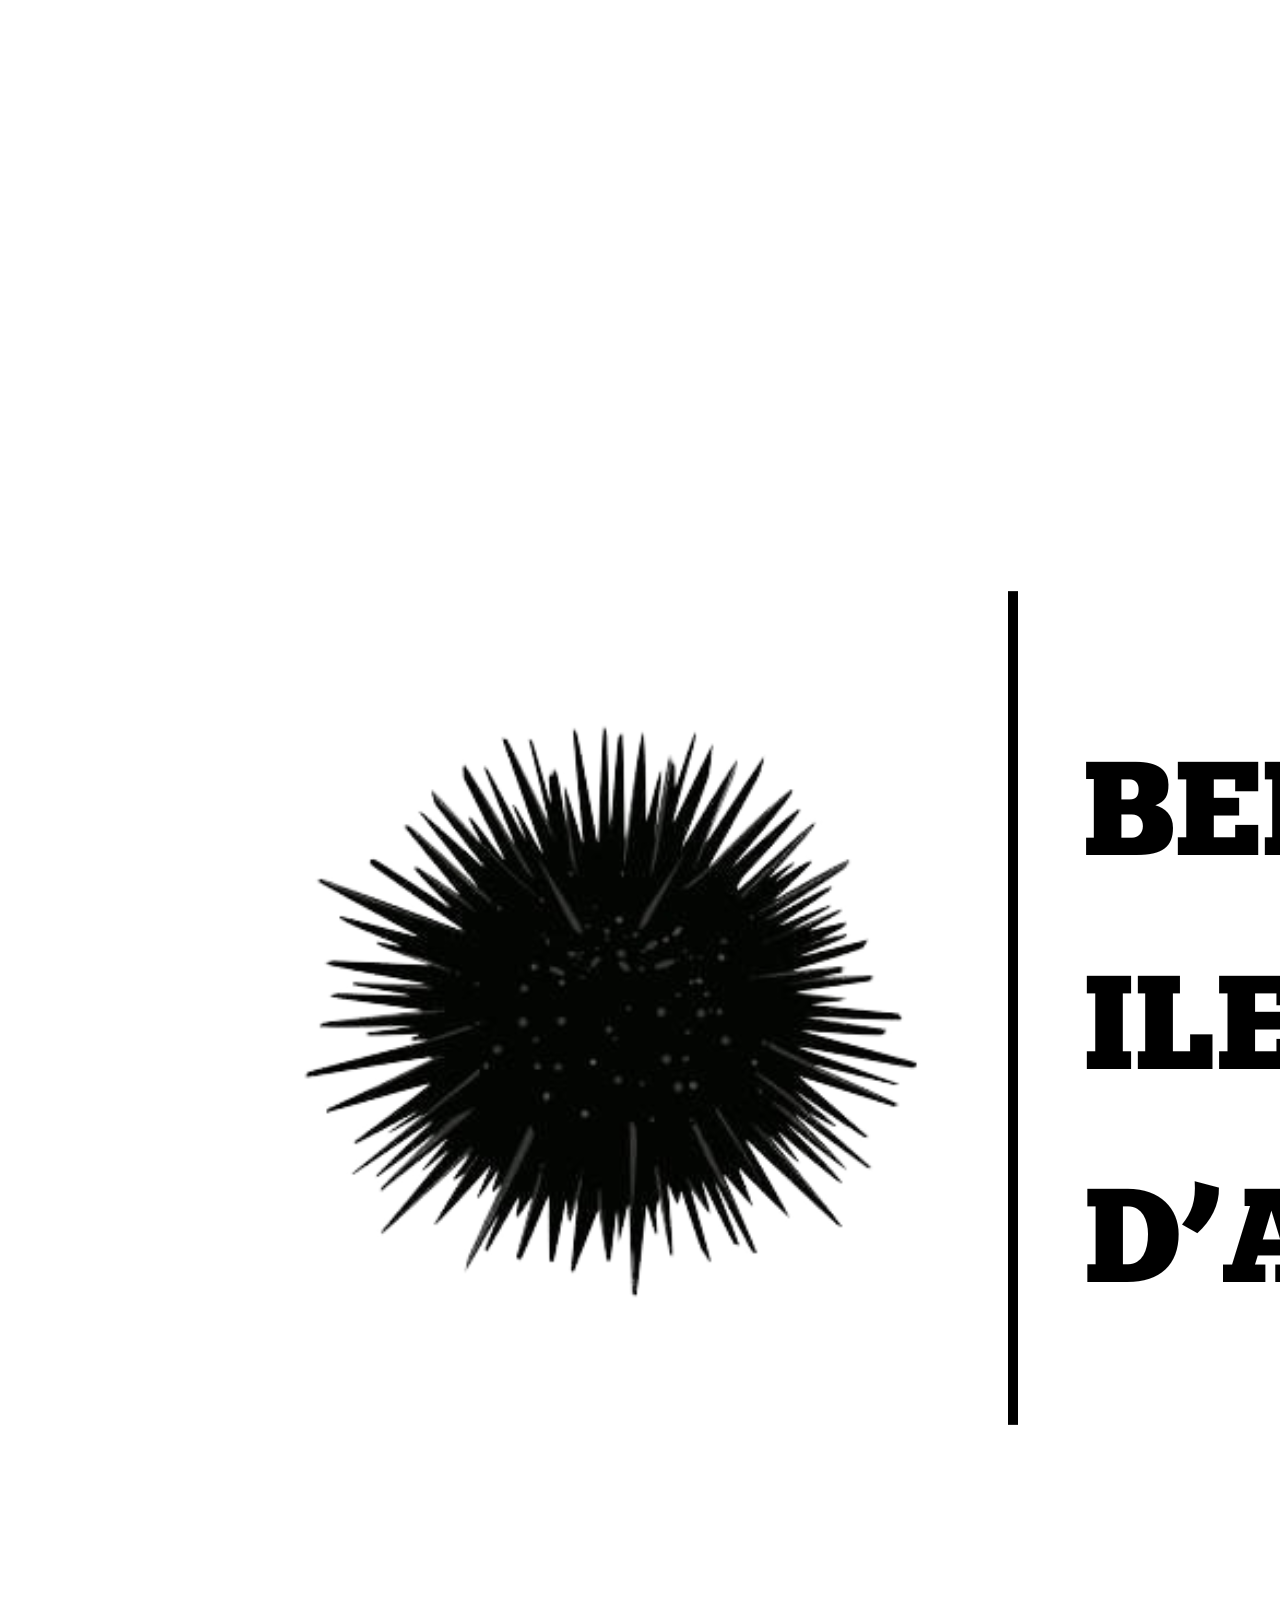
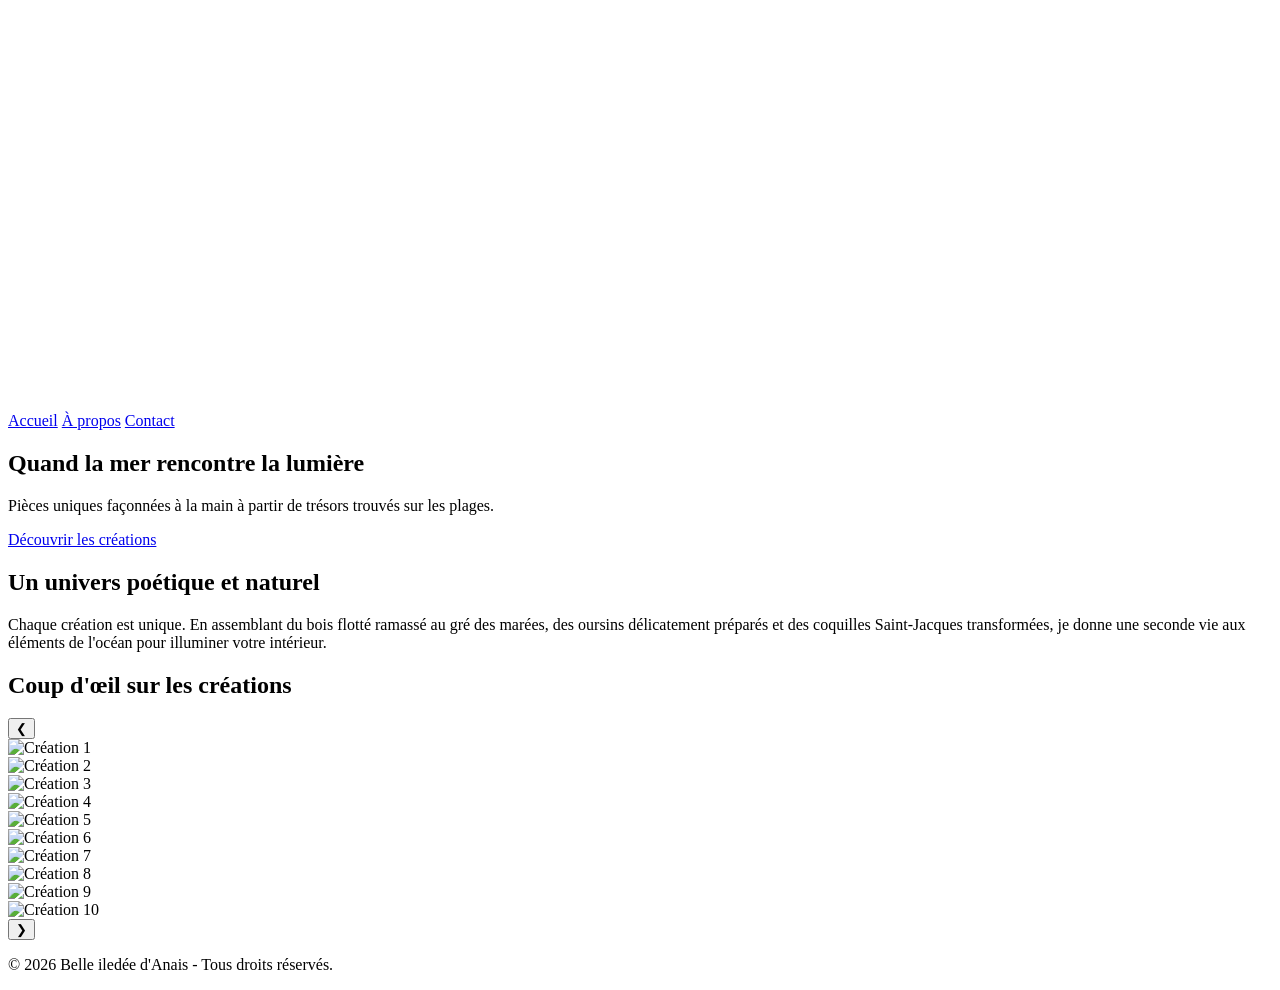
==== index.html @ dd35f346 "Add files via upload" ====
<!DOCTYPE html>
<html lang="fr">
<head>
    <meta charset="UTF-8">
    <meta name="viewport" content="width=device-width, initial-scale=1.0">
    <title>Belle iledée d'Anais - Créations artisanales</title>
    <link rel="stylesheet" href="css/style.css">
</head>
<body>

    <!-- En-tête -->
    <header>
        <a href="index.html" class="logo-container">
            <img src="logo.png" alt="Logo Belle iledée d'Anais">
        </a>
        <nav>
            <a href="index.html" class="active">Accueil</a>
            <a href="apropos.html">À propos</a>
            <a href="contact.html">Contact</a>
        </nav>
    </header>

    <!-- Bannière Principale -->
    <section class="hero">
        <h1>Quand la mer rencontre la lumière</h1>
        <p>Pièces uniques façonnées à la main à partir de trésors trouvés sur les plages.</p>
        <a href="#galerie" class="btn">Découvrir les créations</a>
    </section>

    <!-- Section Introduction -->
    <section class="intro-section">
        <h2>Un univers poétique et naturel</h2>
        <p>Chaque création est unique. En assemblant du bois flotté ramassé au gré des marées, des oursins délicatement préparés et des coquilles Saint-Jacques transformées, je donne une seconde vie aux éléments de l'océan pour illuminer votre intérieur.</p>
    </section>

    <!-- Section Galerie / Carrousel -->
    <section id="galerie" class="gallery-section">
        <h2>Coup d'œil sur les créations</h2>
        
        <div class="carousel-container">
            <button class="carousel-btn prev" id="prevBtn">&#10094;</button>
            
            <div class="carousel-track-container">
                <div class="carousel-track" id="carouselTrack">
                    <div class="carousel-item"><img src="photos/1.png" alt="Création 1"></div>
                    <div class="carousel-item"><img src="photos/2.png" alt="Création 2"></div>
                    <div class="carousel-item"><img src="photos/3.png" alt="Création 3"></div>
                    <div class="carousel-item"><img src="photos/4.png" alt="Création 4"></div>
                    <div class="carousel-item"><img src="photos/5.png" alt="Création 5"></div>
                    <div class="carousel-item"><img src="photos/6.png" alt="Création 6"></div>
                    <div class="carousel-item"><img src="photos/7.png" alt="Création 7"></div>
                    <div class="carousel-item"><img src="photos/8.png" alt="Création 8"></div>
                    <div class="carousel-item"><img src="photos/9.png" alt="Création 9"></div>
                    <div class="carousel-item"><img src="photos/10.png" alt="Création 10"></div>
                </div>
            </div>
            
            <button class="carousel-btn next" id="nextBtn">&#10095;</button>
        </div>
    </section>

    <!-- Pied de page -->
    <footer>
        <p>&copy; 2026 Belle iledée d'Anais - Tous droits réservés.</p>
    </footer>

    <!-- Script JavaScript pour le carrousel et la transition de page -->
    <script>
        // Effet d'apparition douce au chargement de la page
        document.addEventListener("DOMContentLoaded", () => {
            document.body.classList.add("fade-in");
        });

        // Transition de sortie fluide lorsqu'on clique sur un lien de navigation
        const links = document.querySelectorAll("nav a, header a.logo-container");
        links.forEach(link => {
            link.addEventListener("click", function(e) {
                const targetUrl = this.href;
                // Si c'est un lien interne ou une ancre (ex: #galerie), on ignore
                if (targetUrl.includes("#")) return;

                e.preventDefault(); // Empêche le changement de page immédiat
                document.body.classList.remove("fade-in"); // Déclenche le fondu sortant

                setTimeout(() => {
                    window.location.href = targetUrl; // Change de page après l'animation
                }, 400); // 400ms correspond au temps du CSS transition
            });
        });

        // Logique du Carrousel
        const track = document.getElementById('carouselTrack');
        const items = Array.from(track.children);
        const nextButton = document.getElementById('nextBtn');
        const prevButton = document.getElementById('prevBtn');

        let currentIndex = 0;

        function updateCarousel() {
            const itemsPerView = window.innerWidth <= 768 ? 1 : 3;
            const maxIndex = items.length - itemsPerView;

            if (currentIndex > maxIndex) {
                currentIndex = maxIndex;
            } else if (currentIndex < 0) {
                currentIndex = 0;
            }

            const itemWidth = items[0].getBoundingClientRect().width;
            const gap = 20;
            const moveAmount = currentIndex * (itemWidth + gap);
            
            track.style.transform = `translateX(-${moveAmount}px)`;
        }

        nextButton.addEventListener('click', () => {
            const itemsPerView = window.innerWidth <= 768 ? 1 : 3;
            const maxIndex = items.length - itemsPerView;
            if (currentIndex < maxIndex) {
                currentIndex++;
                updateCarousel();
            }
        });

        prevButton.addEventListener('click', () => {
            if (currentIndex > 0) {
                currentIndex--;
                updateCarousel();
            }
        });

        window.addEventListener('resize', updateCarousel);
    </script>

</body>
</html>
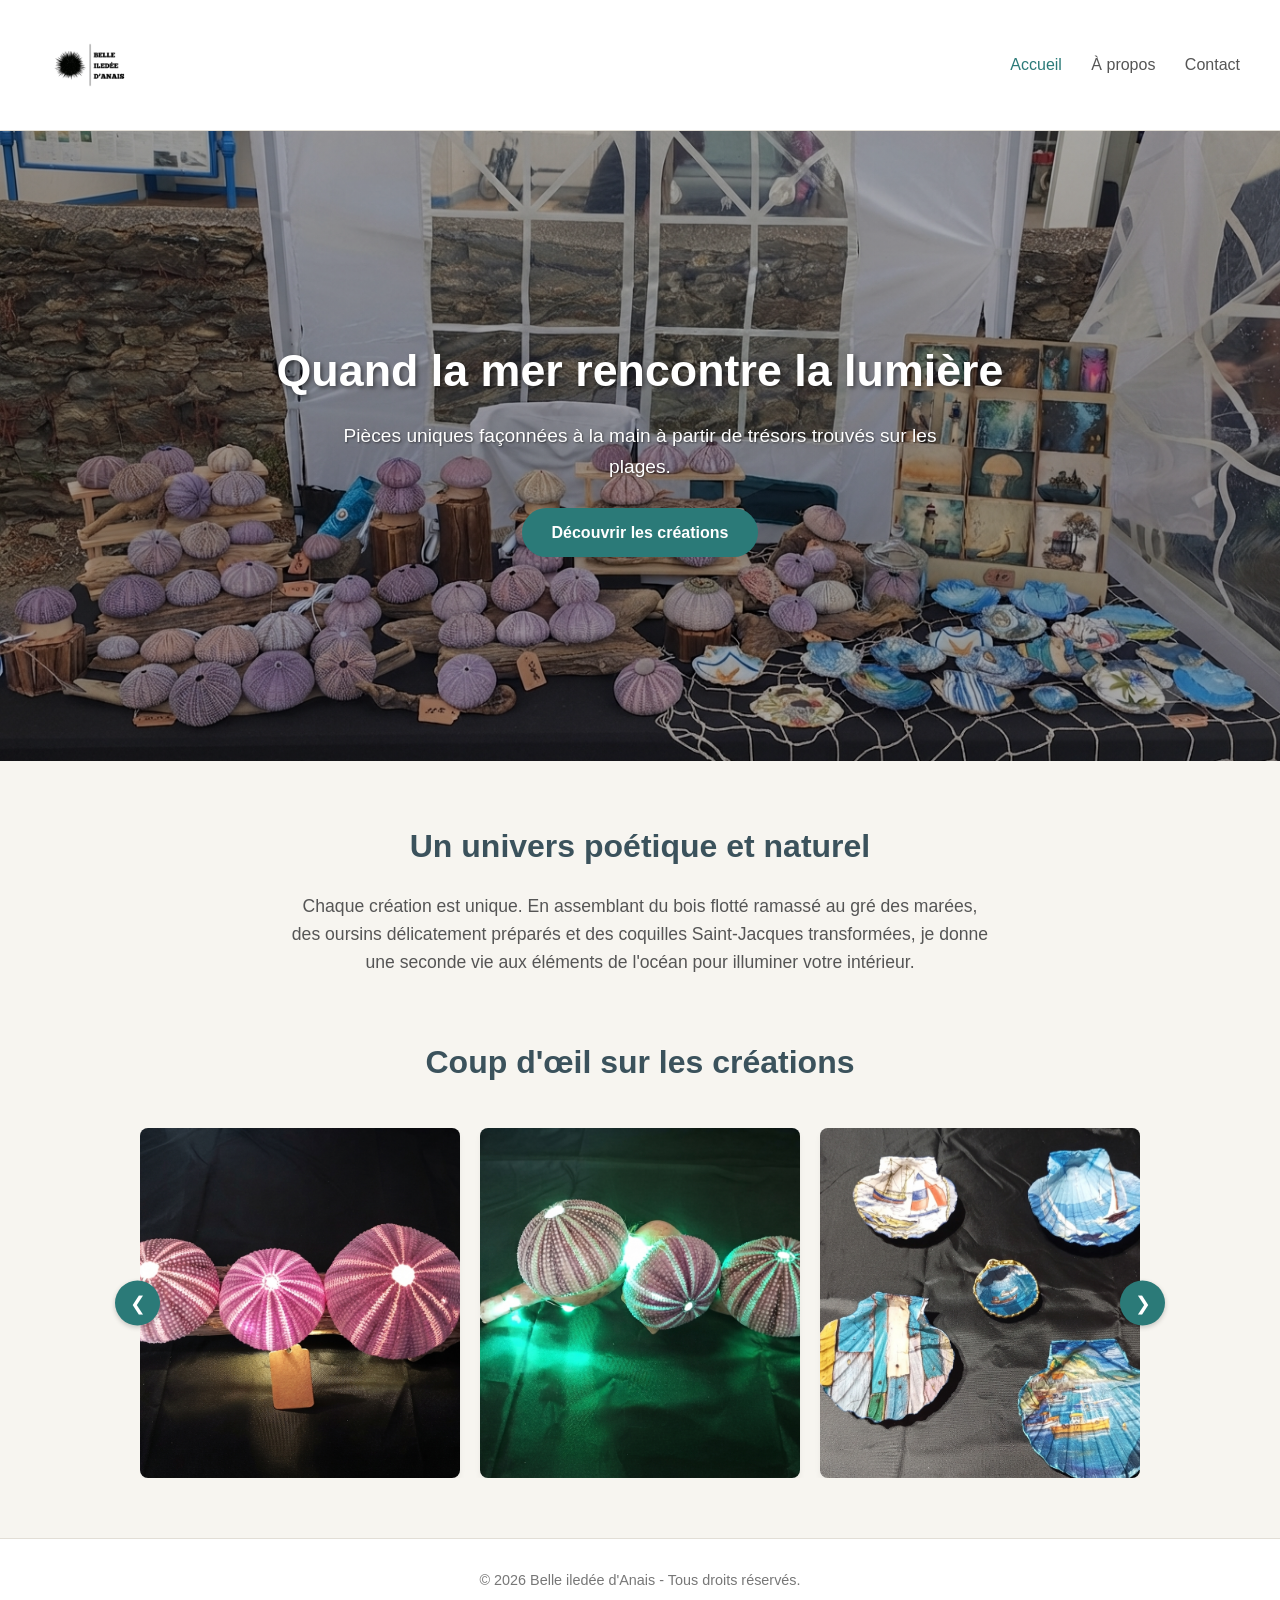
==== commit a599c3cd: "Add files via upload" ====
--- a/index.html
+++ b/index.html
@@ -42,6 +42,7 @@
             
             <div class="carousel-track-container">
                 <div class="carousel-track" id="carouselTrack">
+                    <!-- Les 12 photos du carrousel -->
                     <div class="carousel-item"><img src="photos/1.png" alt="Création 1"></div>
                     <div class="carousel-item"><img src="photos/2.png" alt="Création 2"></div>
                     <div class="carousel-item"><img src="photos/3.png" alt="Création 3"></div>
@@ -52,6 +53,8 @@
                     <div class="carousel-item"><img src="photos/8.png" alt="Création 8"></div>
                     <div class="carousel-item"><img src="photos/9.png" alt="Création 9"></div>
                     <div class="carousel-item"><img src="photos/10.png" alt="Création 10"></div>
+                    <div class="carousel-item"><img src="photos/11.png" alt="Création 11"></div>
+                    <div class="carousel-item"><img src="photos/12.png" alt="Création 12"></div>
                 </div>
             </div>
             
@@ -66,29 +69,25 @@
 
     <!-- Script JavaScript pour le carrousel et la transition de page -->
     <script>
-        // Effet d'apparition douce au chargement de la page
         document.addEventListener("DOMContentLoaded", () => {
             document.body.classList.add("fade-in");
         });
 
-        // Transition de sortie fluide lorsqu'on clique sur un lien de navigation
         const links = document.querySelectorAll("nav a, header a.logo-container");
         links.forEach(link => {
             link.addEventListener("click", function(e) {
                 const targetUrl = this.href;
-                // Si c'est un lien interne ou une ancre (ex: #galerie), on ignore
                 if (targetUrl.includes("#")) return;
 
-                e.preventDefault(); // Empêche le changement de page immédiat
-                document.body.classList.remove("fade-in"); // Déclenche le fondu sortant
+                e.preventDefault();
+                document.body.classList.remove("fade-in");
 
                 setTimeout(() => {
-                    window.location.href = targetUrl; // Change de page après l'animation
-                }, 400); // 400ms correspond au temps du CSS transition
+                    window.location.href = targetUrl;
+                }, 400);
             });
         });
 
-        // Logique du Carrousel
         const track = document.getElementById('carouselTrack');
         const items = Array.from(track.children);
         const nextButton = document.getElementById('nextBtn');
--- a/css/style.css
+++ b/css/style.css
@@ -0,0 +1,384 @@
+/* --- Style Général & Ambiance Marine --- */
+* {
+    margin: 0;
+    padding: 0;
+    box-sizing: border-box;
+}
+
+body {
+    font-family: 'Segoe UI', Tahoma, Geneva, Verdana, sans-serif;
+    background-color: #f7f5f0; /* Blanc cassé / Sable doux */
+    color: #2c3e50;
+    line-height: 1.6;
+    
+    opacity: 0;
+    transition: opacity 0.4s ease-in-out;
+}
+
+body.fade-in {
+    opacity: 1;
+}
+
+/* --- En-tête / Navigation --- */
+header {
+    background-color: #ffffff;
+    padding: 15px 40px;
+    display: flex;
+    justify-content: space-between;
+    align-items: center;
+    border-bottom: 1px solid #e2ded6;
+    position: sticky;
+    top: 0;
+    z-index: 1000;
+}
+
+.logo-container {
+    display: flex;
+    align-items: center;
+    text-decoration: none;
+}
+
+.logo-container img {
+    height: 100px;
+    width: auto;
+    display: block;
+}
+
+nav a {
+    text-decoration: none;
+    color: #555;
+    margin-left: 25px;
+    font-weight: 500;
+    transition: color 0.3s;
+}
+
+nav a:hover, nav a.active {
+    color: #2b7a78; /* Vert/bleu océan */
+}
+
+/* --- Pied de page --- */
+footer {
+    text-align: center;
+    padding: 30px;
+    background-color: #ffffff;
+    color: #777;
+    border-top: 1px solid #e2ded6;
+    margin-top: 60px;
+    font-size: 0.9rem;
+}
+
+/* --- Page d'Accueil --- */
+.hero {
+    background: linear-gradient(rgba(0,0,0,0.3), rgba(0,0,0,0.3)), url('../photos/header.png') no-repeat center center/cover;
+    height: 70vh;
+    display: flex;
+    flex-direction: column;
+    justify-content: center;
+    align-items: center;
+    text-align: center;
+    color: white;
+    padding: 0 20px;
+}
+
+.hero h1 {
+    font-size: 2.8rem;
+    margin-bottom: 15px;
+    text-shadow: 2px 2px 4px rgba(0,0,0,0.5);
+}
+
+.hero p {
+    font-size: 1.2rem;
+    margin-bottom: 25px;
+    max-width: 600px;
+    text-shadow: 1px 1px 2px rgba(0,0,0,0.5);
+}
+
+.btn {
+    display: inline-block;
+    background-color: #2b7a78;
+    color: white;
+    padding: 12px 30px;
+    border-radius: 25px;
+    text-decoration: none;
+    font-weight: bold;
+    transition: background 0.3s;
+}
+
+.btn:hover {
+    background-color: #17252a;
+}
+
+.intro-section, .gallery-section {
+    max-width: 1100px;
+    margin: 60px auto;
+    padding: 0 20px;
+    text-align: center;
+}
+
+.intro-section h2, .gallery-section h2 {
+    font-size: 2rem;
+    color: #3b525c;
+    margin-bottom: 20px;
+}
+
+.intro-section p {
+    font-size: 1.1rem;
+    color: #555;
+    max-width: 700px;
+    margin: 0 auto;
+}
+
+/* --- Carrousel 3 par 3 --- */
+.carousel-container {
+    position: relative;
+    max-width: 1000px;
+    margin: 40px auto 0 auto;
+    display: flex;
+    align-items: center;
+}
+
+.carousel-track-container {
+    overflow: hidden;
+    width: 100%;
+}
+
+.carousel-track {
+    display: flex;
+    transition: transform 0.4s ease-in-out;
+    gap: 20px;
+}
+
+.carousel-item {
+    min-width: calc((100% - 40px) / 3);
+    height: 350px; /* MODIFIÉ : Hauteur augmentée à 350px */
+    background-color: #ddd;
+    border-radius: 8px;
+    overflow: hidden;
+    box-shadow: 0 4px 6px rgba(0,0,0,0.05);
+}
+
+.carousel-item img {
+    width: 100%;
+    height: 100%;
+    object-fit: cover;
+    transition: transform 0.3s;
+    display: block;
+}
+
+.carousel-item img:hover {
+    transform: scale(1.05);
+}
+
+.carousel-btn {
+    background-color: #2b7a78;
+    color: white;
+    border: none;
+    width: 45px;
+    height: 45px;
+    border-radius: 50%;
+    font-size: 1.2rem;
+    cursor: pointer;
+    position: absolute;
+    top: 50%;
+    transform: translateY(-50%);
+    z-index: 10;
+    transition: background 0.3s;
+    display: flex;
+    align-items: center;
+    justify-content: center;
+    box-shadow: 0 2px 5px rgba(0,0,0,0.2);
+}
+
+.carousel-btn:hover {
+    background-color: #17252a;
+}
+
+.carousel-btn.prev {
+    left: -25px;
+}
+
+.carousel-btn.next {
+    right: -25px;
+}
+
+/* --- Page À Propos (Mise en page 3 colonnes) --- */
+.about-container {
+    max-width: 1200px;
+    margin: 60px auto;
+    padding: 0 20px;
+}
+
+.about-container h2 {
+    font-size: 2.2rem;
+    color: #3b525c;
+    margin-bottom: 40px;
+    text-align: center;
+}
+
+.about-grid {
+    display: grid;
+    grid-template-columns: repeat(3, 1fr);
+    gap: 30px;
+}
+
+.about-card {
+    background: white;
+    border-radius: 8px;
+    overflow: hidden;
+    box-shadow: 0 4px 8px rgba(0,0,0,0.04);
+    display: flex;
+    flex-direction: column;
+}
+
+.about-card img {
+    width: 100%;
+    height: 200px;
+    object-fit: cover;
+}
+
+.about-card-content {
+    padding: 25px;
+    flex-grow: 1;
+    display: flex;
+    flex-direction: column;
+}
+
+.about-card h3 {
+    color: #2b7a78;
+    margin-bottom: 15px;
+    font-size: 1.3rem;
+}
+
+.about-card p {
+    color: #555;
+    font-size: 0.95rem;
+}
+
+/* --- Page Contact --- */
+.contact-container {
+    max-width: 600px;
+    margin: 60px auto;
+    padding: 0 20px;
+    background: white;
+    padding: 40px;
+    border-radius: 8px;
+    box-shadow: 0 2px 8px rgba(0,0,0,0.05);
+}
+
+.contact-container h2 {
+    color: #3b525c;
+    margin-bottom: 10px;
+    text-align: center;
+}
+
+.contact-container p {
+    text-align: center;
+    color: #666;
+    margin-bottom: 30px;
+}
+
+.form-group {
+    margin-bottom: 20px;
+}
+
+.form-group label {
+    display: block;
+    margin-bottom: 8px;
+    font-weight: 500;
+    color: #444;
+}
+
+.form-group input, .form-group textarea {
+    width: 100%;
+    padding: 12px;
+    border: 1px solid #ccc;
+    border-radius: 5px;
+    font-size: 1rem;
+    font-family: inherit;
+}
+
+.form-group textarea {
+    height: 150px;
+    resize: vertical;
+}
+
+.form-submit {
+    text-align: center;
+}
+
+.form-submit button {
+    background-color: #2b7a78;
+    color: white;
+    border: none;
+    padding: 12px 30px;
+    border-radius: 25px;
+    font-size: 1rem;
+    font-weight: bold;
+    cursor: pointer;
+    transition: background 0.3s;
+    width: 100%;
+}
+
+.form-submit button:hover {
+    background-color: #17252a;
+}
+
+/* ==========================================================
+   --- RESPONSIVE DESIGN (POUR LES MOBILES ET TABLETTES) ---
+   ========================================================== */
+@media screen and (max-width: 768px) {
+    header {
+        padding: 10px 15px;
+        flex-direction: column;
+        gap: 10px;
+    }
+
+    .logo-container img {
+        height: 70px;
+    }
+
+    nav {
+        display: flex;
+        justify-content: center;
+        width: 100%;
+    }
+
+    nav a {
+        margin: 0 12px;
+        font-size: 0.95rem;
+    }
+
+    .hero h1 {
+        font-size: 2rem;
+    }
+
+    .hero p {
+        font-size: 1rem;
+    }
+
+    .carousel-item {
+        min-width: 100%;
+        height: 300px; /* Hauteur adaptée sur mobile */
+    }
+
+    .carousel-btn.prev {
+        left: 5px;
+    }
+
+    .carousel-btn.next {
+        right: 5px;
+    }
+
+    .about-grid {
+        grid-template-columns: 1fr;
+    }
+
+    .contact-container, .about-container {
+        margin: 30px 15px;
+        padding: 20px;
+    }
+
+    .intro-section, .gallery-section {
+        margin: 40px 15px;
+    }
+}
